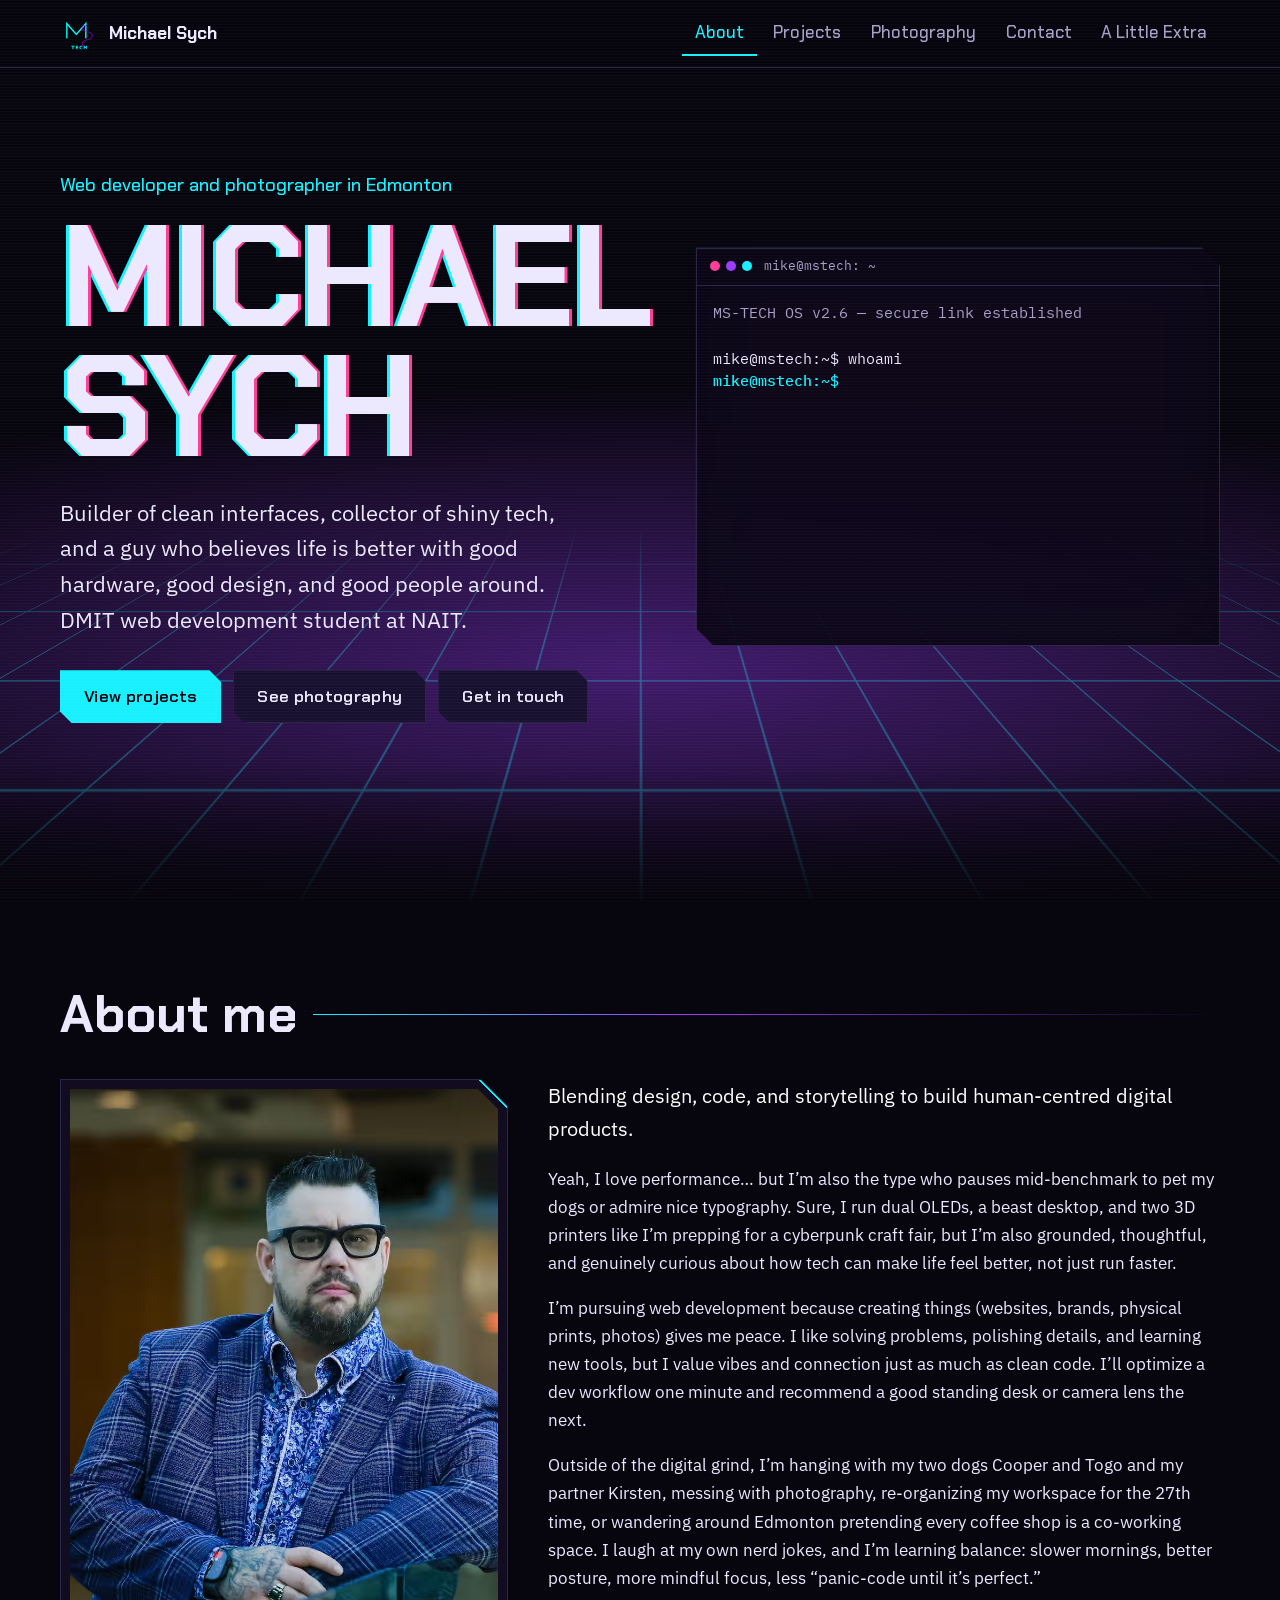
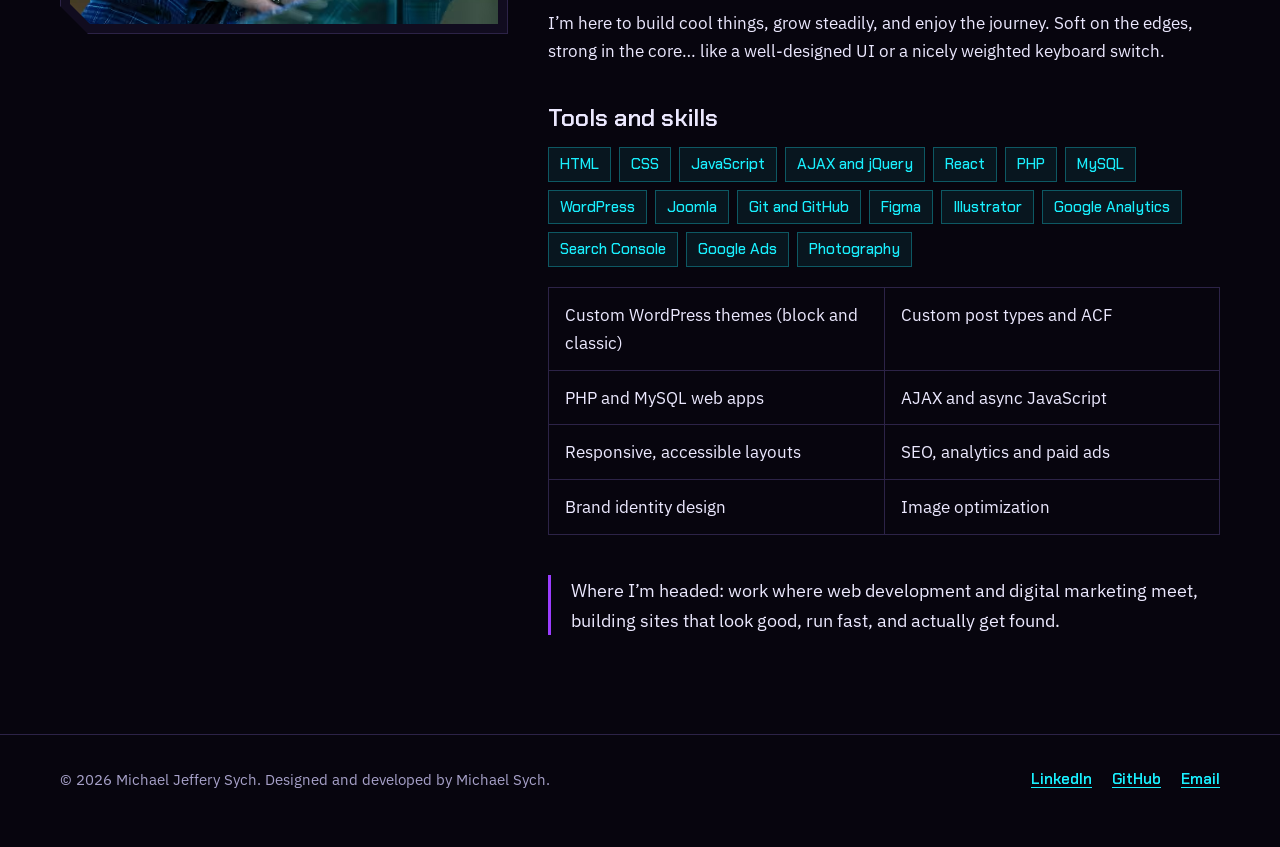
==== index.html @ 34689038 "Add Portfolio site" ====
<!doctype html>
<html lang="en">

<head>
  <meta charset="utf-8">
  <meta name="viewport" content="width=device-width, initial-scale=1">
  <title>Michael Jeffery Sych | Web Portfolio</title>
  <meta name="description" content="Michael Jeffery Sych: web developer, photographer and DMIT student at NAIT in Edmonton.">
  <link rel="icon" href="favicon.ico">
  <link rel="apple-touch-icon" href="apple-touch-icon.png">
  <link rel="preconnect" href="https://fonts.googleapis.com">
  <link rel="preconnect" href="https://fonts.gstatic.com" crossorigin>
  <link href="https://fonts.googleapis.com/css2?family=Chakra+Petch:wght@500;600;700&family=IBM+Plex+Mono:wght@400;500&family=IBM+Plex+Sans:ital,wght@0,400;0,500;0,600;1,400&display=swap" rel="stylesheet">
  <link rel="stylesheet" href="styles.css">
</head>

<body>
  <a class="skip" href="#main">Skip to content</a>

  <header class="site-header">
    <div class="container nav">
      <a class="brand" href="index.html">
        <img src="img/ms_tech_cyberpunk_1000.png" alt="" width="38" height="38">
        Michael Sych
      </a>
      <nav aria-label="Primary">
        <button class="menu-btn" id="menuBtn" type="button" aria-expanded="false" aria-controls="navLinks">Menu</button>
        <ul class="nav-links" id="navLinks">
          <li><a href="index.html" aria-current="page">About</a></li>
          <li><a href="projects.html">Projects</a></li>
          <li><a href="photography.html">Photography</a></li>
          <li><a href="contact.html">Contact</a></li>
          <li><a href="extrainfo.html">A Little Extra</a></li>
        </ul>
      </nav>
    </div>
  </header>

  <main id="main">
    <section class="hero">
      <div class="grid-floor" aria-hidden="true"></div>
      <div class="container hero-grid">
        <div>
          <p class="hero-kicker">Web developer and photographer in Edmonton</p>
          <h1 class="glitch" data-text="Michael Sych">Michael Sych</h1>
          <p class="hero-lead">
            Builder of clean interfaces, collector of shiny tech, and a guy who believes life is better with good
            hardware, good design, and good people around. DMIT web development student at NAIT.
          </p>
          <div class="cta">
            <a class="btn btn-primary" href="projects.html">View projects</a>
            <a class="btn btn-ghost" href="photography.html">See photography</a>
            <a class="btn btn-ghost" href="contact.html">Get in touch</a>
          </div>
        </div>

        <div class="terminal" id="terminal">
          <div class="terminal-bar">
            <span class="dots" aria-hidden="true"><i></i><i></i><i></i></span>
            <span>mike@mstech: ~</span>
          </div>
          <div class="terminal-body" id="termBody">
            <div class="term-out" id="termOut" aria-live="polite"></div>
            <form class="term-line" id="termForm" autocomplete="off">
              <label for="termInput" class="prompt">mike@mstech:~$</label>
              <input id="termInput" type="text" spellcheck="false" autocapitalize="off"
                aria-label="Type a command. Try help.">
            </form>
          </div>
        </div>
      </div>
    </section>

    <section class="section" id="about">
      <div class="container">
        <h2 class="section-title">About me</h2>
        <div class="about-grid">
          <div class="panel portrait">
            <img src="img/aboutme.avif" alt="Portrait of Michael Jeffery Sych">
          </div>

          <div>
            <div class="prose">
              <p>Blending design, code, and storytelling to build human-centred digital products.</p>
              <p>
                Yeah, I love performance… but I’m also the type who pauses mid-benchmark to pet my dogs or admire nice
                typography. Sure, I run dual OLEDs, a beast desktop, and two 3D printers like I’m prepping for a
                cyberpunk craft fair, but I’m also grounded, thoughtful, and genuinely curious about how tech can make
                life feel better, not just run faster.
              </p>
              <p>
                I’m pursuing web development because creating things (websites, brands, physical prints, photos) gives
                me peace. I like solving problems, polishing details, and learning new tools, but I value vibes and
                connection just as much as clean code. I’ll optimize a dev workflow one minute and recommend a good
                standing desk or camera lens the next.
              </p>
              <p>
                Outside of the digital grind, I’m hanging with my two dogs Cooper and Togo and my partner Kirsten,
                messing with photography, re-organizing my workspace for the 27th time, or wandering around Edmonton
                pretending every coffee shop is a co-working space. I laugh at my own nerd jokes, and I’m learning
                balance: slower mornings, better posture, more mindful focus, less “panic-code until it’s perfect.”
              </p>
              <p>
                I’m here to build cool things, grow steadily, and enjoy the journey. Soft on the edges, strong in the
                core… like a well-designed UI or a nicely weighted keyboard switch.
              </p>
            </div>

            <div class="skill-block">
              <h3>Tools and skills</h3>
              <ul class="chips">
                <li>HTML</li>
                <li>CSS</li>
                <li>JavaScript</li>
                <li>AJAX and jQuery</li>
                <li>React</li>
                <li>PHP</li>
                <li>MySQL</li>
                <li>WordPress</li>
                <li>Joomla</li>
                <li>Git and GitHub</li>
                <li>Figma</li>
                <li>Illustrator</li>
                <li>Google Analytics</li>
                <li>Search Console</li>
                <li>Google Ads</li>
                <li>Photography</li>
              </ul>
              <ul class="skill-grid">
                <li>Custom WordPress themes (block and classic)</li>
                <li>Custom post types and ACF</li>
                <li>PHP and MySQL web apps</li>
                <li>AJAX and async JavaScript</li>
                <li>Responsive, accessible layouts</li>
                <li>SEO, analytics and paid ads</li>
                <li>Brand identity design</li>
                <li>Image optimization</li>
              </ul>
            </div>

            <p class="goal">
              Where I’m headed: work where web development and digital marketing meet, building sites that look good,
              run fast, and actually get found.
            </p>
          </div>
        </div>
      </div>
    </section>
  </main>

  <footer class="site-footer">
    <div class="container foot">
      <p>© <span id="year"></span> Michael Jeffery Sych. Designed and developed by Michael Sych.</p>
      <div class="social">
        <a href="https://www.linkedin.com/in/michael-sych-710636238/">LinkedIn</a>
        <a href="https://github.com/Pestis-sys">GitHub</a>
        <a href="mailto:tommaco123@gmail.com">Email</a>
      </div>
    </div>
  </footer>

  <script src="script.js"></script>
</body>

</html>
---- styles.css ----
/* =========================================================
   Michael Sych — portfolio
   Cyberpunk / neon theme, colours taken from the MS Tech logo
   ========================================================= */

:root {
  /* colour */
  --void: #07050e;        /* page background */
  --panel: #110c1f;       /* raised surfaces */
  --panel-2: #181130;     /* inputs, hover */
  --line: #2c2347;        /* hairlines */
  --text: #ece9ff;
  --muted: #a7a1c9;
  --cyan: #19f0ff;        /* logo "M" */
  --violet: #9b3dff;      /* logo "S" */
  --pink: #ff3d9a;        /* glitch split only */

  /* type */
  --display: "Chakra Petch", "Arial Narrow", sans-serif;
  --body: "IBM Plex Sans", system-ui, sans-serif;

  /* shape */
  --cut: 16px;            /* chamfered corner size */
  --maxw: 1160px;
}

/* ---------- base ---------- */
*,
*::before,
*::after {
  box-sizing: border-box;
}

html {
  scroll-behavior: smooth;
}

body {
  margin: 0;
  background: var(--void);
  color: var(--text);
  font-family: var(--body);
  font-size: 1.0625rem;
  line-height: 1.65;
  -webkit-font-smoothing: antialiased;
}

/* faint scanlines over everything */
body::after {
  content: "";
  position: fixed;
  inset: 0;
  pointer-events: none;
  background: repeating-linear-gradient(to bottom, rgba(255, 255, 255, .025) 0 1px, transparent 1px 3px);
  z-index: 100;
}

img {
  display: block;
  max-width: 100%;
}

a {
  color: var(--cyan);
  text-underline-offset: 3px;
}

a:hover {
  color: #fff;
}

:focus-visible {
  outline: 2px solid var(--cyan);
  outline-offset: 3px;
}

h1,
h2,
h3 {
  font-family: var(--display);
  line-height: 1.1;
  margin: 0;
}

h2 {
  font-size: clamp(2rem, 4.5vw, 3.25rem);
  font-weight: 700;
}

h3 {
  font-size: 1.5rem;
  font-weight: 600;
}

p {
  margin: 0 0 1em;
}

.container {
  width: min(100% - 2rem, var(--maxw));
  margin-inline: auto;
}

.skip {
  position: absolute;
  left: -999px;
}

.skip:focus {
  left: 1rem;
  top: 1rem;
  z-index: 200;
  background: var(--cyan);
  color: var(--void);
  padding: .5rem 1rem;
}

/* ---------- chamfered panel (the signature shape) ---------- */
.panel {
  position: relative;
  background:
    linear-gradient(225deg, transparent 0 calc(var(--cut) * .7), var(--cyan) calc(var(--cut) * .7) calc(var(--cut) * .7 + 2px), transparent calc(var(--cut) * .7 + 2px)),
    var(--panel);
  box-shadow: inset 0 0 0 1px var(--line);
  clip-path: polygon(0 0, calc(100% - var(--cut)) 0, 100% var(--cut), 100% 100%, var(--cut) 100%, 0 calc(100% - var(--cut)));
}

.pad {
  padding: clamp(1.25rem, 3vw, 2.25rem);
}

/* ---------- buttons ---------- */
.btn {
  display: inline-flex;
  align-items: center;
  gap: .5rem;
  font-family: var(--display);
  font-weight: 600;
  font-size: 1.05rem;
  letter-spacing: .02em;
  padding: .8rem 1.5rem;
  text-decoration: none;
  border: 0;
  cursor: pointer;
  clip-path: polygon(0 0, calc(100% - 12px) 0, 100% 12px, 100% 100%, 12px 100%, 0 calc(100% - 12px));
  transition: background .15s, color .15s;
}

.btn-primary {
  background: var(--cyan);
  color: var(--void);
}

.btn-primary:hover {
  background: #fff;
  color: var(--void);
}

.btn-ghost {
  background: var(--panel-2);
  color: var(--text);
  box-shadow: inset 0 0 0 1px var(--line);
}

.btn-ghost:hover {
  background: var(--violet);
  color: #fff;
}

/* ---------- header ---------- */
.site-header {
  position: sticky;
  top: 0;
  z-index: 50;
  background: rgba(7, 5, 14, .82);
  backdrop-filter: blur(10px);
  border-bottom: 1px solid var(--line);
}

.nav {
  display: flex;
  align-items: center;
  justify-content: space-between;
  gap: 1rem;
  padding: .7rem 0;
}

.brand {
  display: flex;
  align-items: center;
  gap: .7rem;
  font-family: var(--display);
  font-weight: 700;
  font-size: 1.1rem;
  color: var(--text);
  text-decoration: none;
}

.brand img {
  width: 38px;
  height: 38px;
  border-radius: 8px;
}

.nav-links {
  display: flex;
  gap: .25rem;
  list-style: none;
  margin: 0;
  padding: 0;
}

.nav-links a {
  display: block;
  font-family: var(--display);
  font-weight: 500;
  color: var(--muted);
  text-decoration: none;
  padding: .45rem .8rem;
  border-bottom: 2px solid transparent;
}

.nav-links a:hover {
  color: var(--text);
}

.nav-links a[aria-current="page"] {
  color: var(--cyan);
  border-bottom-color: var(--cyan);
}

.menu-btn {
  display: none;
  font-family: var(--display);
  font-weight: 600;
  background: var(--panel-2);
  color: var(--text);
  border: 1px solid var(--line);
  padding: .45rem .9rem;
  cursor: pointer;
}

/* ---------- hero (home page) ---------- */
.hero {
  position: relative;
  overflow: hidden;
  min-height: calc(100svh - 62px);
  display: grid;
  align-items: center;
  padding: 4rem 0 9rem;
  isolation: isolate;
}

/* glow on the horizon */
.hero::before {
  content: "";
  position: absolute;
  inset: auto -20% 0 -20%;
  height: 75%;
  background: radial-gradient(ellipse 60% 45% at 50% 62%, rgba(155, 61, 255, .4), transparent 100%);
  z-index: -1;
}

/* fade the floor into the next section */
.hero::after {
  content: "";
  position: absolute;
  inset: auto 0 0 0;
  height: 140px;
  background: linear-gradient(transparent, var(--void));
  z-index: -1;
}

/* the neon grid floor */
.grid-floor {
  position: absolute;
  left: -50%;
  right: -50%;
  bottom: -10%;
  height: 55%;
  z-index: -1;
  background-image:
    linear-gradient(var(--cyan) 1px, transparent 1px),
    linear-gradient(90deg, var(--cyan) 1px, transparent 1px);
  background-size: 64px 64px;
  opacity: .35;
  transform: perspective(420px) rotateX(62deg);
  transform-origin: 50% 0;
  mask-image: linear-gradient(to bottom, transparent, #000 35%);
  -webkit-mask-image: linear-gradient(to bottom, transparent, #000 35%);
  animation: floor 3s linear infinite;
}

@keyframes floor {
  to {
    background-position: 0 64px;
  }
}

.hero-grid {
  display: grid;
  grid-template-columns: 1.1fr 1fr;
  gap: 3rem;
  align-items: center;
}

.hero-kicker {
  font-family: var(--display);
  font-weight: 500;
  font-size: 1.15rem;
  color: var(--cyan);
  margin: 0 0 .75rem;
}

.glitch {
  position: relative;
  font-size: clamp(3.5rem, 12vw, 9rem);
  font-weight: 700;
  line-height: .9;
  letter-spacing: -.02em;
  text-transform: uppercase;
  text-shadow: 3px 0 var(--pink), -3px 0 var(--cyan);
}

.glitch::before,
.glitch::after {
  content: attr(data-text);
  position: absolute;
  inset: 0;
  opacity: 0;
}

.glitch::before {
  color: var(--cyan);
  animation: glitch-a 1.1s steps(1) .3s 1;
}

.glitch::after {
  color: var(--pink);
  animation: glitch-b 1.1s steps(1) .3s 1;
}

@keyframes glitch-a {
  0% { opacity: 1; clip-path: inset(10% 0 70% 0); transform: translate(-8px, 0); }
  20% { clip-path: inset(55% 0 20% 0); transform: translate(6px, 0); }
  40% { clip-path: inset(30% 0 50% 0); transform: translate(-4px, 0); }
  60% { clip-path: inset(80% 0 5% 0); transform: translate(5px, 0); }
  80% { clip-path: inset(0 0 90% 0); transform: translate(-2px, 0); }
  100% { opacity: 0; }
}

@keyframes glitch-b {
  0% { opacity: 1; clip-path: inset(65% 0 10% 0); transform: translate(8px, 0); }
  20% { clip-path: inset(5% 0 75% 0); transform: translate(-6px, 0); }
  40% { clip-path: inset(45% 0 35% 0); transform: translate(4px, 0); }
  60% { clip-path: inset(15% 0 70% 0); transform: translate(-5px, 0); }
  80% { clip-path: inset(85% 0 0 0); transform: translate(2px, 0); }
  100% { opacity: 0; }
}

.hero-lead {
  max-width: 40ch;
  font-size: clamp(1.15rem, 1.8vw, 1.35rem);
  color: var(--text);
  margin: 1.5rem 0 2rem;
}

.cta {
  display: flex;
  flex-wrap: wrap;
  gap: .75rem;
}

.hero-logo {
  width: min(100%, 340px);
  justify-self: end;
  border-radius: 28px;
  box-shadow: 0 0 0 1px var(--line), 0 0 60px rgba(25, 240, 255, .25), 0 0 120px rgba(155, 61, 255, .3);
}

/* ---------- inner page heading ---------- */
.page-head {
  padding: 4.5rem 0 2.5rem;
  border-bottom: 1px solid var(--line);
  background: radial-gradient(800px 300px at 0% 0%, rgba(155, 61, 255, .22), transparent 70%);
}

.page-head h1 {
  font-size: clamp(2.75rem, 8vw, 5.5rem);
  font-weight: 700;
  text-transform: uppercase;
  letter-spacing: -.01em;
  text-shadow: 2px 0 var(--pink), -2px 0 var(--cyan);
}

.page-head p {
  max-width: 55ch;
  color: var(--muted);
  font-size: 1.2rem;
  margin: 1rem 0 0;
}

/* ---------- sections ---------- */
.section {
  padding: 5rem 0;
}

.section-title {
  display: flex;
  align-items: center;
  gap: 1rem;
  margin-bottom: 2.25rem;
}

.section-title::after {
  content: "";
  flex: 1;
  height: 1px;
  background: linear-gradient(90deg, var(--cyan), var(--violet) 40%, transparent);
}

.muted {
  color: var(--muted);
}

/* ---------- about ---------- */
.about-grid {
  display: grid;
  grid-template-columns: .8fr 1.2fr;
  gap: 2.5rem;
  align-items: start;
}

.portrait {
  position: sticky;
  top: 90px;
  --cut: 28px;
  padding: 10px;
}

.portrait img {
  width: 100%;
  aspect-ratio: 4 / 5;
  object-fit: cover;
  clip-path: polygon(0 0, calc(100% - 20px) 0, 100% 20px, 100% 100%, 20px 100%, 0 calc(100% - 20px));
}

.prose {
  max-width: 68ch;
}

.prose p:first-child {
  font-size: 1.25rem;
  color: #fff;
}

.chips {
  display: flex;
  flex-wrap: wrap;
  gap: .5rem;
  list-style: none;
  padding: 0;
  margin: 0;
}

.chips li {
  font-family: var(--display);
  font-weight: 500;
  font-size: .95rem;
  padding: .3rem .75rem;
  color: var(--cyan);
  background: rgba(25, 240, 255, .07);
  box-shadow: inset 0 0 0 1px rgba(25, 240, 255, .3);
}

.skill-block {
  margin-top: 2.5rem;
}

.skill-block h3 {
  margin-bottom: 1rem;
}

.skill-grid {
  display: grid;
  grid-template-columns: repeat(2, minmax(0, 1fr));
  gap: 1px;
  background: var(--line);
  border: 1px solid var(--line);
  list-style: none;
  margin: 1.25rem 0 0;
  padding: 0;
}

.skill-grid li {
  background: var(--void);
  padding: .8rem 1rem;
}

.goal {
  margin-top: 2.5rem;
  padding-left: 1.25rem;
  border-left: 3px solid var(--violet);
  font-size: 1.15rem;
}

/* ---------- projects ---------- */
.project {
  display: grid;
  grid-template-columns: 1fr 1.15fr;
  gap: clamp(1.5rem, 4vw, 3rem);
  align-items: start;
  margin-bottom: 2rem;
  padding: clamp(1.25rem, 3vw, 2rem);
}

.project-img {
  overflow: hidden;
  background: var(--panel-2);
  box-shadow: 0 0 0 1px var(--line);
}

.project-img img {
  width: 100%;
  height: auto;
}

.project h2 {
  font-size: clamp(1.6rem, 3vw, 2.2rem);
  margin: .75rem 0 1.25rem;
}

.project .chips li {
  font-size: .85rem;
}

.specs {
  display: grid;
  grid-template-columns: max-content 1fr;
  gap: .6rem 1.25rem;
  margin: 0;
}

.specs dt {
  font-family: var(--display);
  font-weight: 600;
  color: var(--cyan);
}

.specs dd {
  margin: 0;
  color: var(--muted);
}

/* ---------- photography ---------- */
.photo-intro {
  max-width: 68ch;
  margin-bottom: 3rem;
}

.gallery {
  display: grid;
  grid-template-columns: repeat(12, 1fr);
  gap: 1.25rem;
  align-items: start;
}

.photo {
  grid-column: span 12;
  margin: 0;
  --cut: 22px;
}

.photo button {
  display: block;
  width: 100%;
  padding: 0;
  border: 0;
  background: none;
  cursor: zoom-in;
}

.photo img {
  width: 100%;
  aspect-ratio: 3 / 2;
  object-fit: cover;
  transition: filter .3s;
}

.photo.tall img {
  aspect-ratio: 4 / 5;
}

.photo button:hover img,
.photo button:focus-visible img {
  filter: saturate(1.2) contrast(1.05);
}

.photo figcaption {
  padding: 1.1rem 1.25rem 1.4rem;
  color: var(--muted);
  font-size: .98rem;
}

.photo figcaption strong {
  display: block;
  font-family: var(--display);
  font-size: 1.25rem;
  color: var(--text);
}

.photo figcaption em {
  display: block;
  font-style: normal;
  color: var(--violet);
  font-family: var(--display);
  font-weight: 500;
  margin-bottom: .4rem;
}

@media (min-width: 720px) {
  .span-4 { grid-column: span 4; }
  .span-5 { grid-column: span 5; }
  .span-6 { grid-column: span 6; }
  .span-7 { grid-column: span 7; }
  .span-8 { grid-column: span 8; }
}

/* lightbox */
.lightbox {
  position: fixed;
  inset: 0;
  z-index: 300;
  display: none;
  place-items: center;
  padding: 1.5rem;
  background: rgba(7, 5, 14, .94);
}

.lightbox.open {
  display: grid;
}

.lightbox img {
  max-width: 94vw;
  max-height: 84vh;
  box-shadow: 0 0 0 1px var(--line), 0 0 80px rgba(155, 61, 255, .35);
}

.lightbox p {
  margin: 1rem 0 0;
  text-align: center;
  font-family: var(--display);
  font-size: 1.15rem;
}

.lightbox .close {
  position: absolute;
  top: 1rem;
  right: 1rem;
}

/* ---------- contact ---------- */
.contact-grid {
  display: grid;
  grid-template-columns: 1fr 1.3fr;
  gap: 2.5rem;
  align-items: start;
}

.contact-aside p {
  font-size: 1.15rem;
}

.contact-aside ul {
  list-style: none;
  padding: 0;
  margin: 1.5rem 0 0;
  display: grid;
  gap: .6rem;
}

.contact-aside li a {
  font-family: var(--display);
  font-weight: 600;
  font-size: 1.15rem;
}

form {
  display: grid;
  gap: 1.25rem;
}

label {
  display: block;
  font-family: var(--display);
  font-weight: 600;
  margin-bottom: .4rem;
}

input,
textarea {
  width: 100%;
  font: inherit;
  color: var(--text);
  background: var(--panel-2);
  border: 0;
  border-bottom: 2px solid var(--line);
  padding: .85rem 1rem;
  transition: border-color .15s, box-shadow .15s;
}

input::placeholder,
textarea::placeholder {
  color: #6f6893;
}

input:focus,
textarea:focus {
  outline: none;
  border-bottom-color: var(--cyan);
  box-shadow: 0 6px 16px -8px rgba(25, 240, 255, .6);
}

textarea {
  min-height: 170px;
  resize: vertical;
}

.hp {
  display: none;
}

/* ---------- a little extra ---------- */
.pull {
  font-family: var(--display);
  font-size: clamp(1.6rem, 3vw, 2.2rem);
  font-weight: 600;
  line-height: 1.2;
  color: var(--cyan);
  margin: 2.5rem 0;
  padding-left: 1.25rem;
  border-left: 3px solid var(--violet);
}

/* ---------- thanks ---------- */
.thanks {
  min-height: 70svh;
  display: grid;
  place-items: center;
  text-align: center;
}

.thanks .glitch {
  font-size: clamp(3rem, 10vw, 6rem);
}

.thanks p {
  color: var(--muted);
  font-size: 1.2rem;
  margin: 1.25rem 0 2rem;
}

/* ---------- footer ---------- */
.site-footer {
  border-top: 1px solid var(--line);
  padding: 2rem 0 2.5rem;
  color: var(--muted);
  font-size: .95rem;
}

.foot {
  display: flex;
  flex-wrap: wrap;
  justify-content: space-between;
  gap: 1rem;
}

.social {
  display: flex;
  gap: 1.25rem;
}

.social a {
  font-family: var(--display);
  font-weight: 600;
}

/* ---------- hacker terminal (home page) ---------- */
.terminal {
  --cut: 18px;
  background: rgba(10, 7, 20, .92);
  box-shadow: inset 0 0 0 1px var(--line), 0 0 0 1px rgba(25, 240, 255, .15);
  clip-path: polygon(0 0, calc(100% - var(--cut)) 0, 100% var(--cut), 100% 100%, var(--cut) 100%, 0 calc(100% - var(--cut)));
  font-family: "IBM Plex Mono", ui-monospace, Menlo, monospace;
  font-size: .92rem;
  line-height: 1.55;
  filter: drop-shadow(0 0 30px rgba(155, 61, 255, .35));
}

.terminal-bar,
.code-bar {
  display: flex;
  align-items: center;
  gap: .75rem;
  padding: .55rem .9rem;
  border-bottom: 1px solid var(--line);
  color: var(--muted);
  font-family: "IBM Plex Mono", ui-monospace, Menlo, monospace;
  font-size: .8rem;
}

.dots {
  display: inline-flex;
  gap: 6px;
}

.dots i {
  width: 10px;
  height: 10px;
  border-radius: 50%;
  background: var(--line);
}

.dots i:first-child { background: var(--pink); }
.dots i:nth-child(2) { background: var(--violet); }
.dots i:last-child { background: var(--cyan); }

.terminal-body {
  height: 360px;
  overflow-y: auto;
  padding: 1rem 1.1rem;
  cursor: text;
  scrollbar-width: thin;
  scrollbar-color: var(--line) transparent;
}

.term-out p {
  margin: 0;
  min-height: 1.55em;
  white-space: pre-wrap;
  word-break: break-word;
}

.term-out .cmd { color: var(--text); }
.term-out .cmd b { color: var(--cyan); font-weight: 500; }
.term-out .ok { color: var(--cyan); }
.term-out .warn { color: var(--pink); }
.term-out .dim { color: var(--muted); }
.term-out a { color: var(--cyan); }

.term-line {
  display: flex;
  gap: .6rem;
  align-items: center;
}

.term-line .prompt {
  margin: 0;
  font-family: inherit;
  font-weight: 500;
  color: var(--cyan);
  white-space: nowrap;
}

.term-line input {
  flex: 1;
  min-width: 0;
  padding: 0;
  border: 0;
  background: none;
  color: var(--text);
  font: inherit;
  caret-color: var(--cyan);
  box-shadow: none;
}

.term-line input:focus {
  outline: none;
  box-shadow: none;
}

.terminal:focus-within {
  box-shadow: inset 0 0 0 1px rgba(25, 240, 255, .55), 0 0 0 1px rgba(25, 240, 255, .25);
}

/* matrix easter egg */
.matrix {
  position: fixed;
  inset: 0;
  z-index: 400;
  pointer-events: none;
}

/* ---------- project visuals ---------- */
.project-visual {
  min-width: 0;
}

.code-window,
.palette-thumb,
.status-thumb {
  background: #0a0714;
  box-shadow: inset 0 0 0 1px var(--line);
  font-family: "IBM Plex Mono", ui-monospace, Menlo, monospace;
}

.code-window pre {
  margin: 0;
  padding: 1rem 1.1rem;
  overflow-x: auto;
  font-size: .8rem;
  line-height: 1.6;
  color: #cfc9f5;
}

.palette-thumb ul {
  display: grid;
  grid-template-columns: repeat(3, 1fr);
  gap: 1px;
  list-style: none;
  margin: 0;
  padding: 0;
  background: var(--line);
}

.palette-thumb li {
  display: grid;
  align-content: end;
  min-height: 92px;
  padding: .6rem .7rem;
  background: var(--sw);
  font-size: .75rem;
  color: #111;
}

.palette-thumb li:nth-child(5),
.palette-thumb li:nth-child(6) {
  color: #fff;
}

.palette-thumb li span {
  font-family: var(--body);
  font-weight: 600;
  font-size: .85rem;
}

.palette-thumb p {
  margin: 0;
  padding: .75rem 1rem;
  font-size: .8rem;
  color: var(--muted);
}

.status-thumb dl {
  display: grid;
  grid-template-columns: max-content 1fr;
  gap: .5rem 1.25rem;
  margin: 0;
  padding: 1.25rem 1.1rem .75rem;
  font-size: .85rem;
}

.status-thumb dt { color: var(--muted); }
.status-thumb dd { margin: 0; color: var(--text); }
.status-thumb .blink { color: var(--cyan); }

.status-thumb .progress {
  margin: .75rem 1.1rem 1.25rem;
  height: 6px;
  background: var(--line);
}

.status-thumb .progress span {
  display: block;
  width: 35%;
  height: 100%;
  background: linear-gradient(90deg, var(--violet), var(--cyan));
}

/* ---------- project filters ---------- */
.filters {
  display: flex;
  flex-wrap: wrap;
  gap: .5rem;
  margin-bottom: .75rem;
}

.filter {
  font-family: var(--display);
  font-weight: 600;
  font-size: 1rem;
  padding: .5rem 1rem;
  color: var(--muted);
  background: var(--panel);
  border: 0;
  box-shadow: inset 0 0 0 1px var(--line);
  cursor: pointer;
}

.filter:hover {
  color: var(--text);
}

.filter[aria-pressed="true"] {
  color: var(--void);
  background: var(--cyan);
  box-shadow: none;
}

.filter-count {
  margin: 0 0 2rem;
  font-size: .95rem;
}

.project[hidden] {
  display: none;
}

@media (max-width: 900px) {
  .terminal-body {
    height: 300px;
  }

  /* 16px stops iPhones zooming in when the input is tapped */
  .term-line input {
    font-size: 16px;
  }
}

/* ---------- a little extra: player profile ---------- */
.section-tight {
  padding-top: 1rem;
}

.profile {
  display: grid;
  grid-template-columns: .8fr 1.2fr;
  gap: 2rem;
  align-items: start;
}

.sheet-head {
  display: flex;
  align-items: center;
  justify-content: space-between;
  gap: 1rem;
  padding-bottom: 1rem;
  margin-bottom: 1.25rem;
  border-bottom: 1px solid var(--line);
}

.sheet-head h2 {
  font-size: clamp(1.6rem, 3vw, 2.2rem);
}

.online {
  display: inline-flex;
  align-items: center;
  gap: .5rem;
  font-family: "IBM Plex Mono", ui-monospace, monospace;
  font-size: .85rem;
  color: var(--cyan);
}

.online i {
  width: 9px;
  height: 9px;
  border-radius: 50%;
  background: var(--cyan);
  box-shadow: 0 0 10px var(--cyan);
  animation: pulse 2s ease-in-out infinite;
}

@keyframes pulse {
  50% { opacity: .35; }
}

.sheet dl {
  display: grid;
  gap: 1px;
  margin: 0;
  background: var(--line);
  border: 1px solid var(--line);
}

.sheet dl > * {
  margin: 0;
  background: var(--panel);
}

.sheet dt,
.sheet dd {
  padding: .7rem 1rem;
}

.sheet dt {
  font-family: "IBM Plex Mono", ui-monospace, monospace;
  font-size: .82rem;
  color: var(--muted);
}

.sheet dd {
  font-family: var(--display);
  font-weight: 600;
  font-size: 1.1rem;
  color: var(--text);
}

/* pair each label with its value on one row */
.sheet dl {
  grid-template-columns: max-content 1fr max-content 1fr;
}

.sheet-note {
  margin: 1.5rem 0 0;
  color: var(--muted);
}

/* ---------- a little extra: timeline ---------- */
.timeline {
  position: relative;
  display: grid;
  grid-template-columns: repeat(4, 1fr);
  gap: 1.5rem;
  list-style: none;
  margin: 0;
  padding: 0;
}

/* the circuit line running through the steps */
.timeline::before {
  content: "";
  position: absolute;
  top: 22px;
  left: 0;
  right: 0;
  height: 2px;
  background: linear-gradient(90deg, var(--violet), var(--cyan));
  box-shadow: 0 0 12px rgba(25, 240, 255, .5);
}

.timeline li {
  position: relative;
}

.timeline .step {
  position: relative;
  display: inline-grid;
  place-items: center;
  width: 46px;
  height: 46px;
  margin-bottom: 1.25rem;
  font-family: var(--display);
  font-weight: 700;
  color: var(--cyan);
  background: var(--void);
  box-shadow: inset 0 0 0 2px var(--cyan), 0 0 16px rgba(25, 240, 255, .4);
  clip-path: polygon(0 0, calc(100% - 10px) 0, 100% 10px, 100% 100%, 10px 100%, 0 calc(100% - 10px));
}

.timeline li:last-child .step {
  color: var(--void);
  background: var(--cyan);
}

.timeline h3 {
  font-size: 1.3rem;
  margin-bottom: .5rem;
}

.timeline p {
  color: var(--muted);
  margin: 0;
}

/* ---------- a little extra: kitchen to code ---------- */
.translator {
  display: grid;
  grid-template-columns: .9fr 1.1fr;
  gap: 2.5rem;
  align-items: start;
}

.translator h2 {
  margin-bottom: 1rem;
}

.switch {
  display: inline-flex;
  margin: .75rem 0 0;
  padding: 4px;
  background: var(--panel);
  box-shadow: inset 0 0 0 1px var(--line);
}

.switch-btn {
  font-family: var(--display);
  font-weight: 600;
  font-size: 1.05rem;
  padding: .55rem 1.4rem;
  border: 0;
  color: var(--muted);
  background: none;
  cursor: pointer;
  transition: background .2s, color .2s;
}

.switch-btn[aria-pressed="true"] {
  color: var(--void);
  background: var(--cyan);
}

.switch-btn[data-mode="kitchen"][aria-pressed="true"] {
  background: var(--violet);
  color: #fff;
}

.glossary {
  list-style: none;
  margin: 0;
  padding: .5rem 0;
}

.glossary li {
  display: grid;
  grid-template-columns: 11rem 1fr;
  gap: 1rem;
  padding: .9rem 1.5rem;
  border-bottom: 1px solid var(--line);
}

.glossary li:last-child {
  border-bottom: 0;
}

.glossary .term {
  font-family: var(--display);
  font-weight: 600;
  font-size: 1.1rem;
  color: var(--text);
}

.glossary .meaning {
  color: var(--muted);
}

.glossary.code .meaning {
  color: var(--cyan);
  font-family: "IBM Plex Mono", ui-monospace, monospace;
  font-size: .95rem;
}

.glossary .meaning.flip {
  animation: flip .35s ease-out;
}

@keyframes flip {
  0% { opacity: 0; transform: translateY(6px); filter: blur(2px); }
  100% { opacity: 1; transform: none; filter: none; }
}

/* ---------- a little extra: off the clock ---------- */
.off-grid {
  display: grid;
  grid-template-columns: repeat(3, 1fr);
  gap: 2.5rem;
}

.off-grid h3 {
  margin-bottom: .75rem;
  padding-left: .9rem;
  border-left: 3px solid var(--violet);
}

.off-grid p {
  color: var(--muted);
}

@media (max-width: 900px) {
  .profile,
  .translator,
  .off-grid {
    grid-template-columns: 1fr;
  }

  .timeline {
    grid-template-columns: 1fr;
    gap: 2rem;
    padding-left: 70px;
  }

  .timeline::before {
    top: 0;
    bottom: 0;
    left: 22px;
    right: auto;
    width: 2px;
    height: auto;
    background: linear-gradient(180deg, var(--violet), var(--cyan));
  }

  .timeline .step {
    position: absolute;
    left: -70px;
    top: 0;
  }
}

@media (max-width: 560px) {
  .sheet dl {
    grid-template-columns: max-content 1fr;
  }

  .glossary li {
    grid-template-columns: 1fr;
    gap: .2rem;
    padding: .9rem 1.1rem;
  }
}

/* ---------- responsive ---------- */
@media (max-width: 900px) {
  .hero-grid,
  .about-grid,
  .project,
  .contact-grid {
    grid-template-columns: 1fr;
  }

  .hero-logo {
    justify-self: start;
    width: 120px;
    border-radius: 16px;
    order: -1;
  }

  .portrait {
    position: static;
    max-width: 420px;
  }
}

@media (max-width: 760px) {
  .menu-btn {
    display: block;
  }

  .nav-links {
    display: none;
    position: absolute;
    top: 100%;
    left: 0;
    right: 0;
    flex-direction: column;
    padding: .5rem 1rem 1rem;
    background: var(--void);
    border-bottom: 1px solid var(--line);
  }

  .nav-links.open {
    display: flex;
  }

  .skill-grid {
    grid-template-columns: 1fr;
  }

  .specs {
    grid-template-columns: 1fr;
    gap: .15rem;
  }

  .specs dd {
    margin-bottom: .6rem;
  }
}

/* ---------- reduced motion ---------- */
@media (prefers-reduced-motion: reduce) {
  *,
  *::before,
  *::after {
    animation: none !important;
    transition: none !important;
  }

  html {
    scroll-behavior: auto;
  }
}
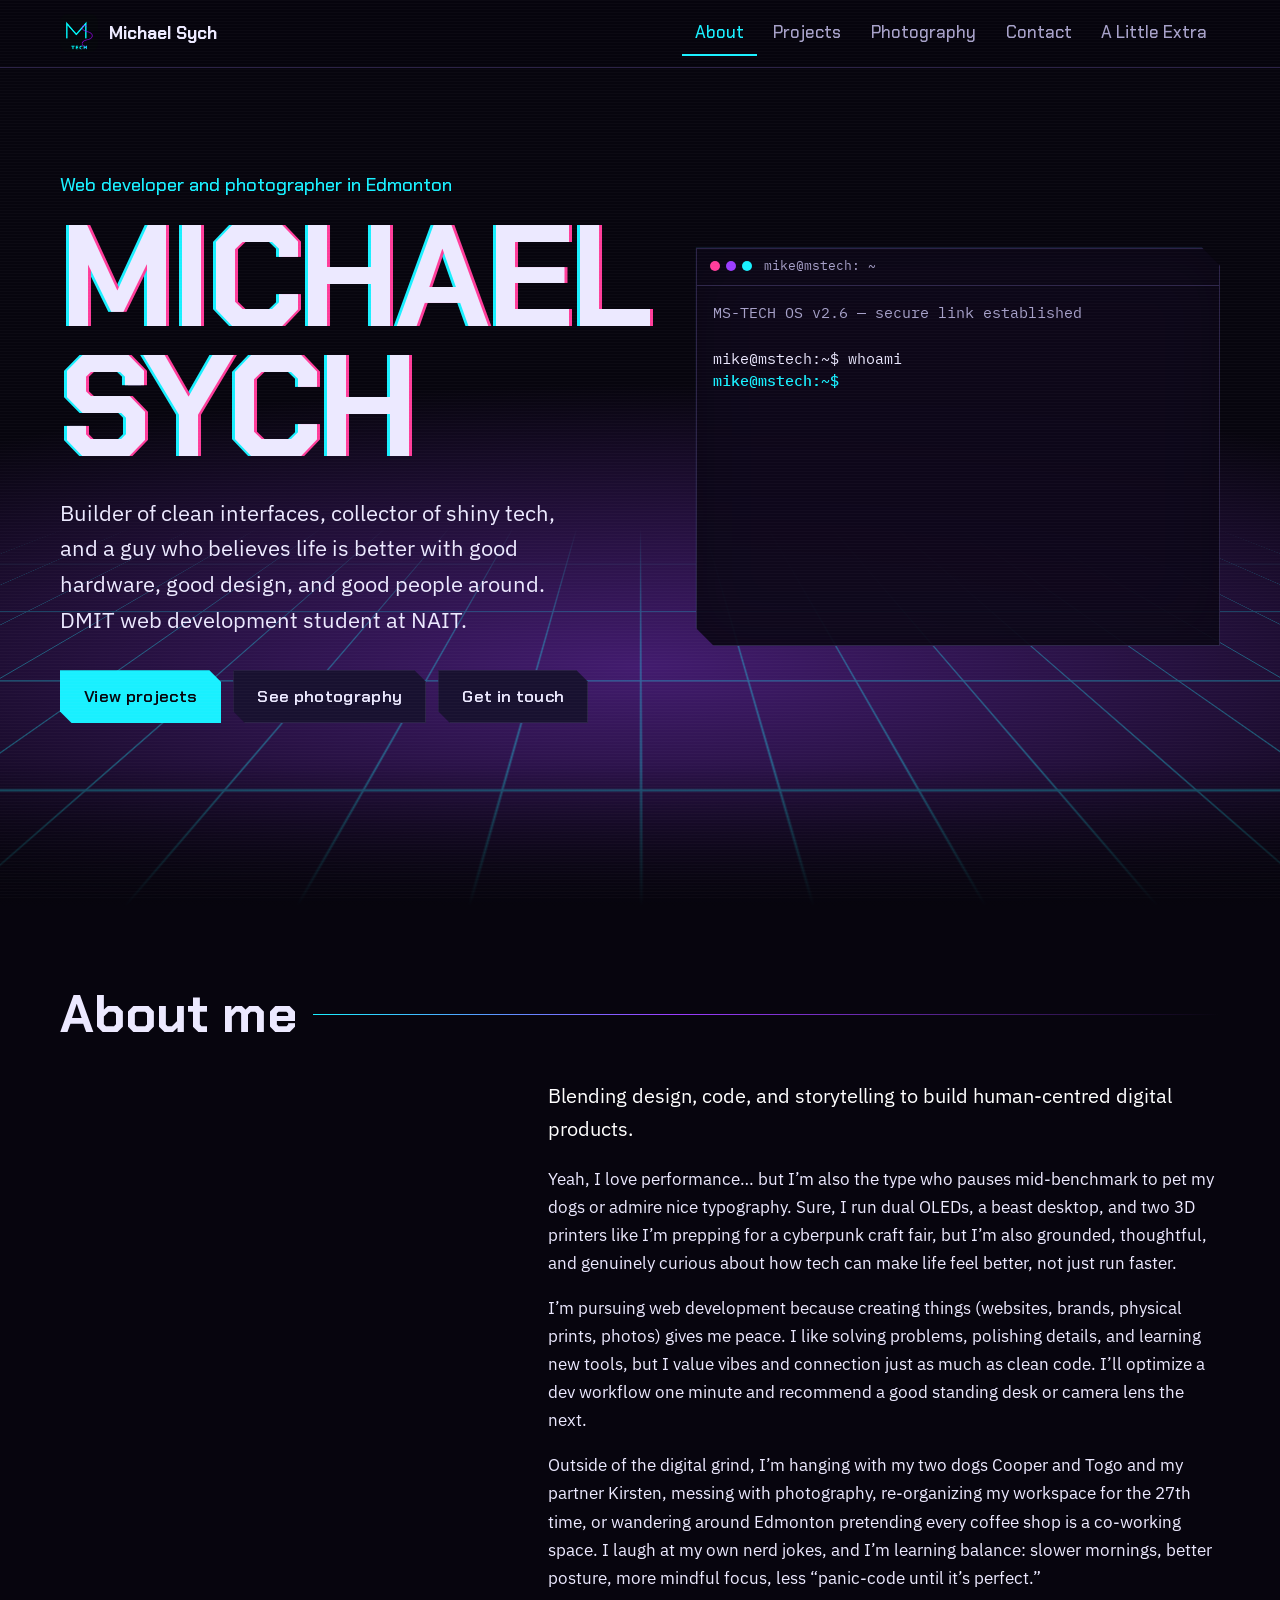
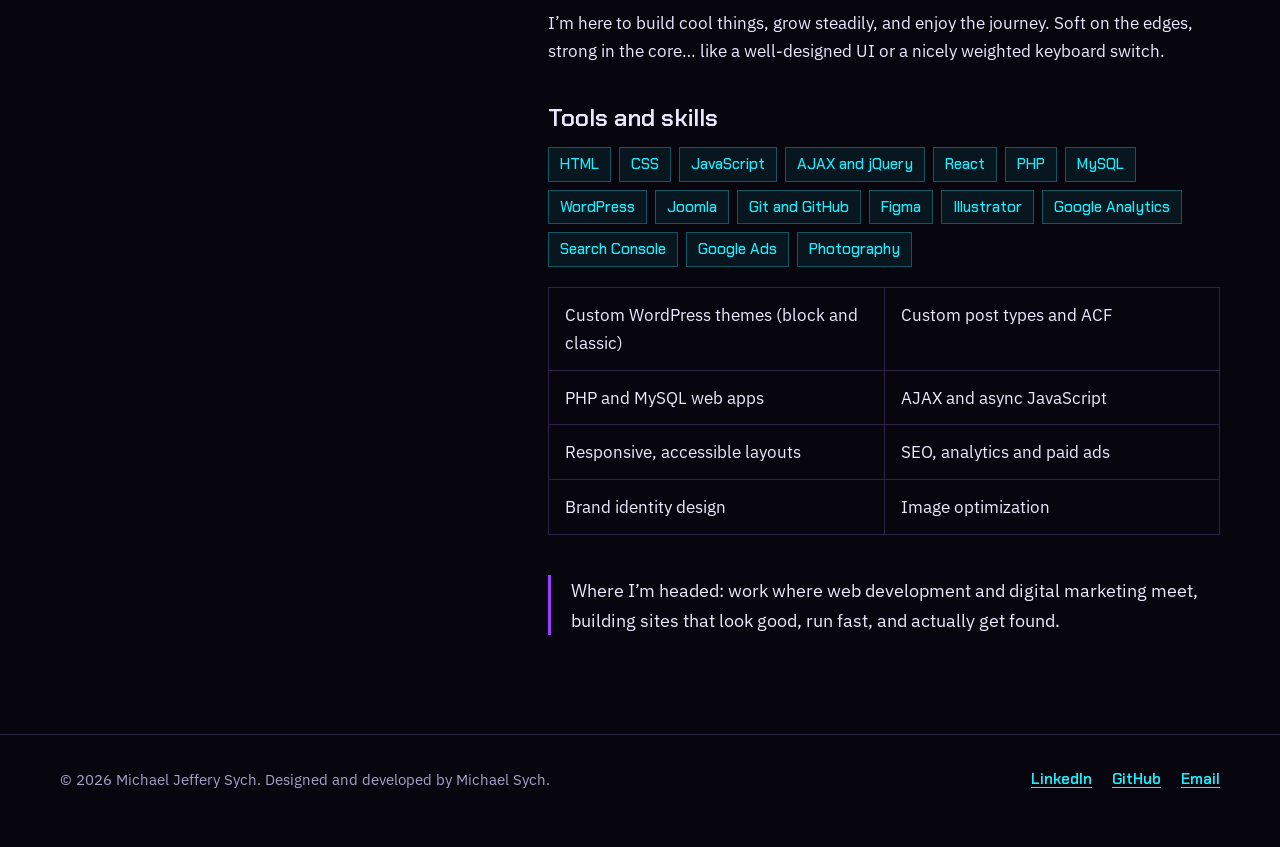
==== commit 112a38aa: "Add source comments and remove unused CSS" ====
--- a/index.html
+++ b/index.html
@@ -1,13 +1,23 @@
 <!doctype html>
+<!-- HTML reference: https://developer.mozilla.org/en-US/docs/Web/HTML -->
+<!-- lang="en" tells browsers and screen readers the page language.
+     https://developer.mozilla.org/en-US/docs/Web/HTML/Global_attributes/lang -->
 <html lang="en">
 
 <head>
   <meta charset="utf-8">
+  <!-- Makes the page fit phone screens instead of showing a zoomed-out desktop page.
+       https://developer.mozilla.org/en-US/docs/Web/HTML/Viewport_meta_tag -->
   <meta name="viewport" content="width=device-width, initial-scale=1">
   <title>Michael Jeffery Sych | Web Portfolio</title>
+  <!-- The description is the text Google shows under the page title in search results.
+       https://developer.mozilla.org/en-US/docs/Learn/HTML/Introduction_to_HTML/The_head_metadata_in_HTML -->
   <meta name="description" content="Michael Jeffery Sych: web developer, photographer and DMIT student at NAIT in Edmonton.">
   <link rel="icon" href="favicon.ico">
   <link rel="apple-touch-icon" href="apple-touch-icon.png">
+  <!-- Google Fonts: preconnect opens the connection early so fonts load faster.
+       https://developer.mozilla.org/en-US/docs/Web/HTML/Attributes/rel/preconnect
+       Fonts: Chakra Petch (headings), IBM Plex Sans (body), IBM Plex Mono (terminal) -->
   <link rel="preconnect" href="https://fonts.googleapis.com">
   <link rel="preconnect" href="https://fonts.gstatic.com" crossorigin>
   <link href="https://fonts.googleapis.com/css2?family=Chakra+Petch:wght@500;600;700&family=IBM+Plex+Mono:wght@400;500&family=IBM+Plex+Sans:ital,wght@0,400;0,500;0,600;1,400&display=swap" rel="stylesheet">
@@ -15,6 +25,8 @@
 </head>
 
 <body>
+  <!-- Skip link: hidden until a keyboard user presses Tab, then jumps past the menu.
+       https://developer.mozilla.org/en-US/docs/Web/HTML/Element/a#skip_links -->
   <a class="skip" href="#main">Skip to content</a>
 
   <header class="site-header">
@@ -23,6 +35,11 @@
         <img src="img/ms_tech_cyberpunk_1000.png" alt="" width="38" height="38">
         Michael Sych
       </a>
+      <!-- <nav> marks the main navigation for screen readers.
+           The Menu button only shows on phones; script.js opens/closes the list
+           and updates aria-expanded.
+           https://developer.mozilla.org/en-US/docs/Web/HTML/Element/nav
+           https://developer.mozilla.org/en-US/docs/Web/Accessibility/ARIA/Attributes/aria-expanded -->
       <nav aria-label="Primary">
         <button class="menu-btn" id="menuBtn" type="button" aria-expanded="false" aria-controls="navLinks">Menu</button>
         <ul class="nav-links" id="navLinks">
@@ -38,10 +55,15 @@
 
   <main id="main">
     <section class="hero">
+      <!-- Decorative neon floor (styled in CSS). aria-hidden hides it from screen readers.
+           https://developer.mozilla.org/en-US/docs/Web/Accessibility/ARIA/Attributes/aria-hidden -->
       <div class="grid-floor" aria-hidden="true"></div>
       <div class="container hero-grid">
         <div>
           <p class="hero-kicker">Web developer and photographer in Edmonton</p>
+          <!-- data-text is a custom data attribute. The CSS copies it with attr(data-text)
+               to make the glitch layers.
+               https://developer.mozilla.org/en-US/docs/Web/HTML/Global_attributes/data-* -->
           <h1 class="glitch" data-text="Michael Sych">Michael Sych</h1>
           <p class="hero-lead">
             Builder of clean interfaces, collector of shiny tech, and a guy who believes life is better with good
@@ -54,6 +76,10 @@
           </div>
         </div>
 
+        <!-- Hacker terminal. All the behaviour lives in script.js ("Hacker terminal" section).
+             The <form> means pressing Enter submits a command.
+             aria-live="polite" makes screen readers read new output aloud.
+             https://developer.mozilla.org/en-US/docs/Web/Accessibility/ARIA/Attributes/aria-live -->
         <div class="terminal" id="terminal">
           <div class="terminal-bar">
             <span class="dots" aria-hidden="true"><i></i><i></i><i></i></span>
@@ -159,6 +185,8 @@
     </div>
   </footer>
 
+  <!-- Loaded at the end of <body> so the HTML exists before the script looks for it.
+       https://developer.mozilla.org/en-US/docs/Web/HTML/Element/script -->
   <script src="script.js"></script>
 </body>
 
--- a/styles.css
+++ b/styles.css
@@ -1,8 +1,17 @@
 /* =========================================================
    Michael Sych — portfolio
    Cyberpunk / neon theme, colours taken from the MS Tech logo
+   ---------------------------------------------------------
+   One stylesheet for every page. Sections are in page order,
+   with responsive (screen-size) rules near the bottom.
+
+   Main reference: MDN CSS docs
+   https://developer.mozilla.org/en-US/docs/Web/CSS
    ========================================================= */
 
+/* Custom properties (CSS variables): define a value once, reuse it
+   everywhere with var(--name). Change a colour here and the whole site updates.
+   https://developer.mozilla.org/en-US/docs/Web/CSS/Using_CSS_custom_properties */
 :root {
   /* colour */
   --void: #07050e;        /* page background */
@@ -25,6 +34,9 @@
 }
 
 /* ---------- base ---------- */
+/* box-sizing: border-box makes width include padding and border,
+   so sizes behave the way you'd expect.
+   https://developer.mozilla.org/en-US/docs/Web/CSS/box-sizing */
 *,
 *::before,
 *::after {
@@ -45,7 +57,13 @@
   -webkit-font-smoothing: antialiased;
 }
 
-/* faint scanlines over everything */
+/* faint scanlines over everything (the old-CRT-monitor look)
+   ::after adds an extra "pseudo-element" with no HTML needed.
+   position: fixed + inset: 0 makes it cover the whole screen;
+   pointer-events: none lets clicks pass straight through it.
+   https://developer.mozilla.org/en-US/docs/Web/CSS/::after
+   https://developer.mozilla.org/en-US/docs/Web/CSS/pointer-events
+   https://developer.mozilla.org/en-US/docs/Web/CSS/gradient/repeating-linear-gradient */
 body::after {
   content: "";
   position: fixed;
@@ -69,6 +87,8 @@
   color: #fff;
 }
 
+/* :focus-visible shows an outline only for keyboard users, not mouse clicks.
+   https://developer.mozilla.org/en-US/docs/Web/CSS/:focus-visible */
 :focus-visible {
   outline: 2px solid var(--cyan);
   outline-offset: 3px;
@@ -83,6 +103,9 @@
 }
 
 h2 {
+  /* clamp(min, preferred, max): fluid size that grows with the screen
+     but never goes below 2rem or above 3.25rem.
+     https://developer.mozilla.org/en-US/docs/Web/CSS/clamp */
   font-size: clamp(2rem, 4.5vw, 3.25rem);
   font-weight: 700;
 }
@@ -116,6 +139,14 @@
 }
 
 /* ---------- chamfered panel (the signature shape) ---------- */
+/* clip-path: polygon() cuts the box into a shape. The six points cut off
+   the top-right and bottom-left corners (the "chamfer").
+   The linear-gradient at 225deg draws the thin cyan line along the cut corner.
+   inset box-shadow draws a 1px border that clip-path won't hide.
+   https://developer.mozilla.org/en-US/docs/Web/CSS/clip-path
+   https://developer.mozilla.org/en-US/docs/Web/CSS/basic-shape/polygon
+   https://developer.mozilla.org/en-US/docs/Web/CSS/calc
+   https://developer.mozilla.org/en-US/docs/Web/CSS/box-shadow */
 .panel {
   position: relative;
   background:
@@ -168,11 +199,15 @@
 }
 
 /* ---------- header ---------- */
+/* position: sticky keeps the header at the top while you scroll.
+   https://developer.mozilla.org/en-US/docs/Web/CSS/position */
 .site-header {
   position: sticky;
   top: 0;
   z-index: 50;
   background: rgba(7, 5, 14, .82);
+  /* blurs whatever scrolls behind the header (frosted glass)
+     https://developer.mozilla.org/en-US/docs/Web/CSS/backdrop-filter */
   backdrop-filter: blur(10px);
   border-bottom: 1px solid var(--line);
 }
@@ -224,6 +259,9 @@
   color: var(--text);
 }
 
+/* Attribute selector: styles the link for the page you're on.
+   https://developer.mozilla.org/en-US/docs/Web/CSS/Attribute_selectors
+   https://developer.mozilla.org/en-US/docs/Web/Accessibility/ARIA/Attributes/aria-current */
 .nav-links a[aria-current="page"] {
   color: var(--cyan);
   border-bottom-color: var(--cyan);
@@ -244,10 +282,16 @@
 .hero {
   position: relative;
   overflow: hidden;
+  /* svh = "small viewport height": full screen height that stays correct
+     on phones when the browser toolbar shows/hides.
+     https://developer.mozilla.org/en-US/docs/Web/CSS/length#relative_length_units_based_on_viewport */
   min-height: calc(100svh - 62px);
   display: grid;
   align-items: center;
   padding: 4rem 0 9rem;
+  /* isolation: isolate keeps the z-index: -1 layers below (glow, floor)
+     inside the hero instead of sliding behind the whole page.
+     https://developer.mozilla.org/en-US/docs/Web/CSS/isolation */
   isolation: isolate;
 }
 
@@ -271,7 +315,17 @@
   z-index: -1;
 }
 
-/* the neon grid floor */
+/* the neon grid floor
+   1. Two linear-gradients draw horizontal + vertical 1px lines = a grid.
+   2. transform: perspective() rotateX() tilts it back like a floor.
+   3. mask-image fades it out toward the horizon.
+   4. The @keyframes animation slides the grid down by one square
+      and loops, so it looks like you're moving forward.
+   https://developer.mozilla.org/en-US/docs/Web/CSS/transform-function/perspective
+   https://developer.mozilla.org/en-US/docs/Web/CSS/transform-function/rotateX
+   https://developer.mozilla.org/en-US/docs/Web/CSS/mask-image
+   https://developer.mozilla.org/en-US/docs/Web/CSS/@keyframes
+   https://developer.mozilla.org/en-US/docs/Web/CSS/animation */
 .grid-floor {
   position: absolute;
   left: -50%;
@@ -312,6 +366,9 @@
   margin: 0 0 .75rem;
 }
 
+/* The glitch title
+   text-shadow with offset pink and cyan copies = the permanent RGB-split look.
+   https://developer.mozilla.org/en-US/docs/Web/CSS/text-shadow */
 .glitch {
   position: relative;
   font-size: clamp(3.5rem, 12vw, 9rem);
@@ -322,6 +379,14 @@
   text-shadow: 3px 0 var(--pink), -3px 0 var(--cyan);
 }
 
+/* Two invisible copies of the title sit on top of it.
+   attr(data-text) pulls the text from the HTML's data-text="" attribute.
+   On page load, the glitch-a / glitch-b animations flash them visible,
+   show random horizontal slices with clip-path: inset(), and shift them
+   sideways. steps(1) makes each change instant (jerky) instead of smooth.
+   https://developer.mozilla.org/en-US/docs/Web/CSS/attr
+   https://developer.mozilla.org/en-US/docs/Web/CSS/basic-shape/inset
+   https://developer.mozilla.org/en-US/docs/Web/CSS/easing-function#steps */
 .glitch::before,
 .glitch::after {
   content: attr(data-text);
@@ -371,13 +436,6 @@
   gap: .75rem;
 }
 
-.hero-logo {
-  width: min(100%, 340px);
-  justify-self: end;
-  border-radius: 28px;
-  box-shadow: 0 0 0 1px var(--line), 0 0 60px rgba(25, 240, 255, .25), 0 0 120px rgba(155, 61, 255, .3);
-}
-
 /* ---------- inner page heading ---------- */
 .page-head {
   padding: 4.5rem 0 2.5rem;
@@ -440,6 +498,10 @@
 
 .portrait img {
   width: 100%;
+  /* aspect-ratio locks the shape; object-fit: cover crops the photo to fill it
+     without stretching.
+     https://developer.mozilla.org/en-US/docs/Web/CSS/aspect-ratio
+     https://developer.mozilla.org/en-US/docs/Web/CSS/object-fit */
   aspect-ratio: 4 / 5;
   object-fit: cover;
   clip-path: polygon(0 0, calc(100% - 20px) 0, 100% 20px, 100% 100%, 20px 100%, 0 calc(100% - 20px));
@@ -483,6 +545,11 @@
 
 .skill-grid {
   display: grid;
+  /* CSS Grid: two equal columns. minmax(0, 1fr) stops long words
+     from stretching a column wider than its share.
+     https://developer.mozilla.org/en-US/docs/Web/CSS/CSS_grid_layout
+     https://developer.mozilla.org/en-US/docs/Web/CSS/repeat
+     https://developer.mozilla.org/en-US/docs/Web/CSS/minmax */
   grid-template-columns: repeat(2, minmax(0, 1fr));
   gap: 1px;
   background: var(--line);
@@ -618,12 +685,15 @@
   margin-bottom: .4rem;
 }
 
+/* Media query: these rules only apply on screens 720px and wider.
+   On phones every photo is full width; on bigger screens they use
+   a 12-column grid (span-7 + span-5, or span-6 + span-6 = one row).
+   https://developer.mozilla.org/en-US/docs/Web/CSS/CSS_media_queries/Using_media_queries
+   https://developer.mozilla.org/en-US/docs/Web/CSS/grid-column */
 @media (min-width: 720px) {
-  .span-4 { grid-column: span 4; }
   .span-5 { grid-column: span 5; }
   .span-6 { grid-column: span 6; }
   .span-7 { grid-column: span 7; }
-  .span-8 { grid-column: span 8; }
 }
 
 /* lightbox */
@@ -831,6 +901,8 @@
   overflow-y: auto;
   padding: 1rem 1.1rem;
   cursor: text;
+  /* thin, colour-matched scrollbar (Firefox + Chrome)
+     https://developer.mozilla.org/en-US/docs/Web/CSS/scrollbar-color */
   scrollbar-width: thin;
   scrollbar-color: var(--line) transparent;
 }
@@ -843,7 +915,6 @@
 }
 
 .term-out .cmd { color: var(--text); }
-.term-out .cmd b { color: var(--cyan); font-weight: 500; }
 .term-out .ok { color: var(--cyan); }
 .term-out .warn { color: var(--pink); }
 .term-out .dim { color: var(--muted); }
@@ -871,6 +942,8 @@
   background: none;
   color: var(--text);
   font: inherit;
+  /* colour of the blinking text cursor
+     https://developer.mozilla.org/en-US/docs/Web/CSS/caret-color */
   caret-color: var(--cyan);
   box-shadow: none;
 }
@@ -880,6 +953,8 @@
   box-shadow: none;
 }
 
+/* :focus-within = "when anything inside this is focused" (the input).
+   https://developer.mozilla.org/en-US/docs/Web/CSS/:focus-within */
 .terminal:focus-within {
   box-shadow: inset 0 0 0 1px rgba(25, 240, 255, .55), 0 0 0 1px rgba(25, 240, 255, .25);
 }
@@ -1013,6 +1088,9 @@
   font-size: .95rem;
 }
 
+/* The filter script sets card.hidden = true; this makes sure it really
+   disappears even though .project sets its own display: grid.
+   https://developer.mozilla.org/en-US/docs/Web/HTML/Global_attributes/hidden */
 .project[hidden] {
   display: none;
 }
@@ -1078,6 +1156,8 @@
 
 .sheet dl {
   display: grid;
+  /* pair each label with its value: label | value | label | value */
+  grid-template-columns: max-content 1fr max-content 1fr;
   gap: 1px;
   margin: 0;
   background: var(--line);
@@ -1107,17 +1187,15 @@
   color: var(--text);
 }
 
-/* pair each label with its value on one row */
-.sheet dl {
-  grid-template-columns: max-content 1fr max-content 1fr;
-}
-
 .sheet-note {
   margin: 1.5rem 0 0;
   color: var(--muted);
 }
 
 /* ---------- a little extra: timeline ---------- */
+/* The glowing line is a ::before pseudo-element stretched across the list;
+   the numbered squares sit on top of it. On phones it turns vertical
+   (see the max-width: 900px rule further down). */
 .timeline {
   position: relative;
   display: grid;
@@ -1175,6 +1253,9 @@
 }
 
 /* ---------- a little extra: kitchen to code ---------- */
+/* The switch buttons use aria-pressed (set by script.js) for both
+   accessibility and styling. The .flip animation plays each time a
+   meaning changes. */
 .translator {
   display: grid;
   grid-template-columns: .9fr 1.1fr;
@@ -1326,13 +1407,6 @@
   .project,
   .contact-grid {
     grid-template-columns: 1fr;
-  }
-
-  .hero-logo {
-    justify-self: start;
-    width: 120px;
-    border-radius: 16px;
-    order: -1;
   }
 
   .portrait {
@@ -1377,6 +1451,9 @@
 }
 
 /* ---------- reduced motion ---------- */
+/* If someone turns on "Reduce motion" in their system settings,
+   switch off all animations and transitions.
+   https://developer.mozilla.org/en-US/docs/Web/CSS/@media/prefers-reduced-motion */
 @media (prefers-reduced-motion: reduce) {
   *,
   *::before,
@@ -1388,4 +1465,4 @@
   html {
     scroll-behavior: auto;
   }
-}
+}
